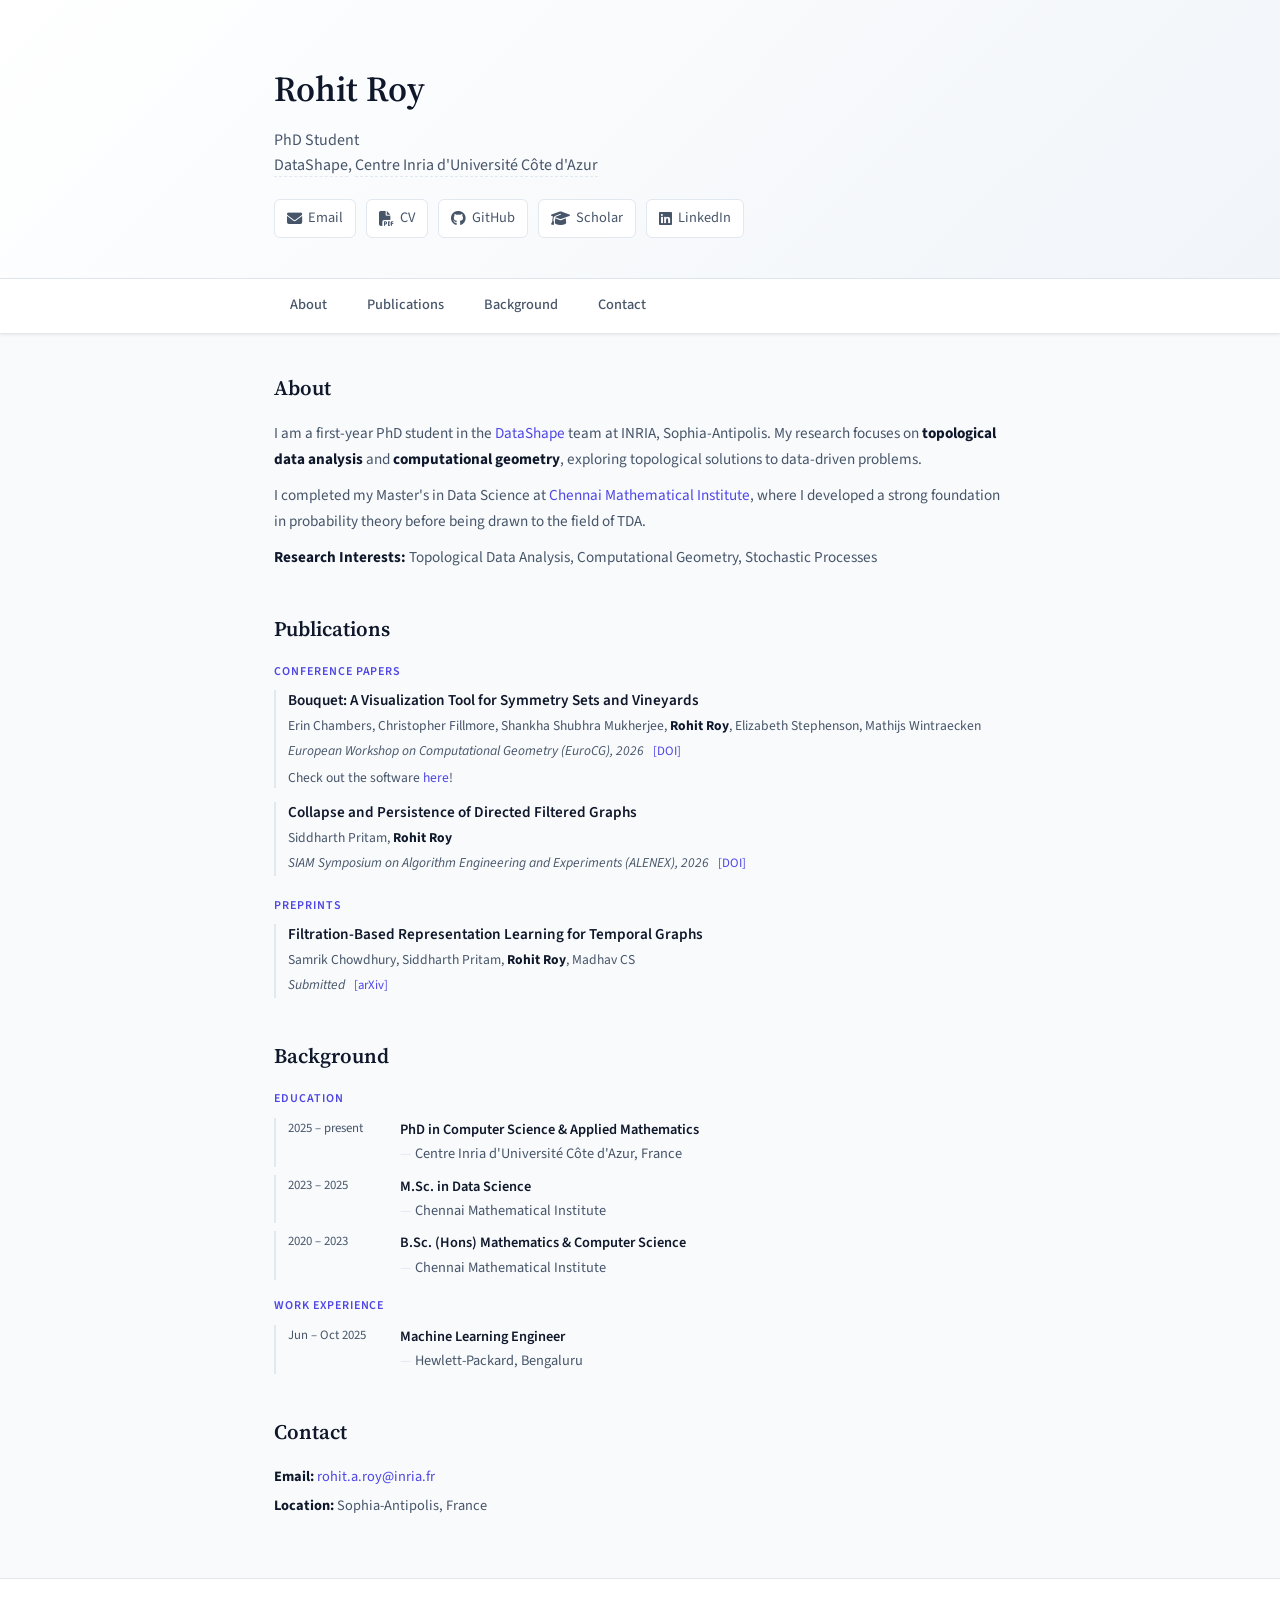
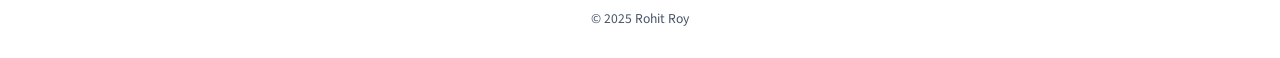
==== index.html @ 013d3e96 "eurocg" ====
<!DOCTYPE html>
<html lang="en">
<head>
    <meta charset="UTF-8">
    <meta name="viewport" content="width=device-width, initial-scale=1.0">
    <title>Rohit Roy</title>
    <meta name="description" content="PhD student at INRIA working on topological data analysis and computational geometry">
    
    <!-- Fonts -->
    <link rel="preconnect" href="https://fonts.googleapis.com">
    <link rel="preconnect" href="https://fonts.gstatic.com" crossorigin>
    <link href="https://fonts.googleapis.com/css2?family=Source+Sans+3:wght@400;500;600&family=Source+Serif+4:wght@400;600&display=swap" rel="stylesheet">
    
    <!-- Font Awesome -->
    <link rel="stylesheet" href="https://cdnjs.cloudflare.com/ajax/libs/font-awesome/6.4.0/css/all.min.css">
    
    <!-- Styles -->
    <link rel="stylesheet" href="styles.css">
</head>
<body>
    <!-- Header -->
    <header>
        <div class="container">
            <img src="photo.jpg" alt="Rohit Roy" class="profile-photo" onerror="this.style.display='none'">
            <div class="header-content">
                <h1>Rohit Roy</h1>
                <p class="affiliation">
                    PhD Student<br>
                    <a href="https://team.inria.fr/datashape/">DataShape</a>, 
                    <a href="https://www.inria.fr/en/centre-inria-universite-cote-azur">Centre Inria d'Université Côte d'Azur</a>
                </p>
                <div class="header-links">
                    <a href="mailto:rohit.a.roy@inria.fr"><i class="fas fa-envelope"></i> Email</a>
                    <a href="cv.pdf" target="_blank"><i class="fas fa-file-pdf"></i> CV</a>
                    <a href="https://github.com/scarroy-02" target="_blank"><i class="fab fa-github"></i> GitHub</a>
                    <a href="https://scholar.google.com/citations?user=4OJaTUYAAAAJ" target="_blank"><i class="fas fa-graduation-cap"></i> Scholar</a>
                    <a href="https://www.linkedin.com/in/rohitxroy" target="_blank"><i class="fab fa-linkedin"></i> LinkedIn</a>
                </div>
            </div>
        </div>
    </header>

    <!-- Navigation -->
    <nav>
        <div class="container">
            <a href="#about">About</a>
            <a href="#publications">Publications</a>
            <a href="#background">Background</a>
            <a href="#contact">Contact</a>
        </div>
    </nav>

    <!-- Main Content -->
    <main>
        <div class="container">
            <!-- About -->
            <section id="about" class="about">
                <h2>About</h2>
                <p>
                    I am a first-year PhD student in the <a href="https://team.inria.fr/datashape/">DataShape</a> team at INRIA, Sophia-Antipolis. My research focuses on <strong>topological data analysis</strong> and <strong>computational geometry</strong>, exploring topological solutions to data-driven problems.
                </p>
                <p>
                    I completed my Master's in Data Science at <a href="https://www.cmi.ac.in/">Chennai Mathematical Institute</a>, where I developed a strong foundation in probability theory before being drawn to the field of TDA.
                </p>
                <p>
                    <strong>Research Interests:</strong> Topological Data Analysis, Computational Geometry, Stochastic Processes
                </p>
            </section>

            <!-- Publications -->
            <section id="publications">
                <h2>Publications</h2>
                
                <div class="pub-subsection">
                    <h3 class="pub-subsection-title">Conference Papers</h3>

                    <div class="publication">
                        <div class="pub-title">
                            <a href="" target="_blank">Bouquet: A Visualization Tool for Symmetry Sets and Vineyards</a>
                        </div>
                        <div class="pub-authors">Erin Chambers, Christopher Fillmore, Shankha Shubhra Mukherjee, <strong>Rohit Roy</strong>, Elizabeth Stephenson, Mathijs Wintraecken</div>
                        <div class="pub-venue">European Workshop on Computational Geometry (EuroCG), 2026</div>
                        <div class="pub-links">
                            <a href="" target="_blank">[DOI]</a>
                        </div>
                        <div class="pub-description">Check out the software <a href="https://www.rohitroy.me/symmetry-set-visualizer/bouquet2d.html" target="_blank">here</a>!</div>
                    </div>

                    <div class="publication">
                        <div class="pub-title">
                            <a href="https://epubs.siam.org/doi/10.1137/1.9781611978957.14" target="_blank">Collapse and Persistence of Directed Filtered Graphs</a>
                        </div>
                        <div class="pub-authors">Siddharth Pritam, <strong>Rohit Roy</strong></div>
                        <div class="pub-venue">SIAM Symposium on Algorithm Engineering and Experiments (ALENEX), 2026</div>
                        <div class="pub-links">
                            <a href="https://epubs.siam.org/doi/10.1137/1.9781611978957.14" target="_blank">[DOI]</a>
                        </div>
                    </div>

                </div>

                <div class="pub-subsection">
                    <h3 class="pub-subsection-title">Preprints</h3>
                    <div class="publication">
                        <div class="pub-title">
                            <a href="https://arxiv.org/abs/2502.10076" target="_blank">Filtration-Based Representation Learning for Temporal Graphs</a>
                        </div>
                        <div class="pub-authors">Samrik Chowdhury, Siddharth Pritam, <strong>Rohit Roy</strong>, Madhav CS</div>
                        <div class="pub-venue">Submitted</div>
                        <div class="pub-links">
                            <a href="https://arxiv.org/abs/2502.10076" target="_blank">[arXiv]</a>
                        </div>
                    </div>
                </div>
            </section>

            <!-- Background -->
            <section id="background">
                <h2>Background</h2>
                
                <div class="cv-section">
                    <h3 class="cv-section-title">Education</h3>
                    <div class="cv-item">
                        <div class="cv-date">2025 – present</div>
                        <div class="cv-content">
                            <strong>PhD in Computer Science & Applied Mathematics</strong><br>
                            <span>Centre Inria d'Université Côte d'Azur, France</span>
                        </div>
                    </div>
                    <div class="cv-item">
                        <div class="cv-date">2023 – 2025</div>
                        <div class="cv-content">
                            <strong>M.Sc. in Data Science</strong><br>
                            <span>Chennai Mathematical Institute</span>
                        </div>
                    </div>
                    <div class="cv-item">
                        <div class="cv-date">2020 – 2023</div>
                        <div class="cv-content">
                            <strong>B.Sc. (Hons) Mathematics & Computer Science</strong><br>
                            <span>Chennai Mathematical Institute</span>
                        </div>
                    </div>
                </div>

                <div class="cv-section">
                    <h3 class="cv-section-title">Work Experience</h3>
                    <div class="cv-item">
                        <div class="cv-date">Jun – Oct 2025</div>
                        <div class="cv-content">
                            <strong>Machine Learning Engineer</strong><br>
                            <span>Hewlett-Packard, Bengaluru</span>
                        </div>
                    </div>
                </div>
            </section>

            <!-- Contact -->
            <section id="contact">
                <h2>Contact</h2>
                <div class="contact-info">
                    <p><strong>Email:</strong> <a href="mailto:rohit.a.roy@inria.fr">rohit.a.roy@inria.fr</a></p>
                    <p><strong>Location:</strong> Sophia-Antipolis, France</p>
                </div>
            </section>
        </div>
    </main>

    <!-- Footer -->
    <footer>
        <div class="container">
            <p>© 2025 Rohit Roy</p>
        </div>
    </footer>

    <!-- Scripts -->
    <script src="main.js"></script>
</body>
</html>
---- styles.css ----
/* ===================================
   Rohit Roy - Academic Website Styles
   =================================== */

/* CSS Variables */
:root {
    --bg-primary: #f8fafc;
    --bg-secondary: #ffffff;
    --bg-accent: #f1f5f9;
    --text-primary: #0f172a;
    --text-secondary: #475569;
    --accent: #4f46e5;
    --accent-light: #e0e7ff;
    --accent-hover: #4338ca;
    --border: #e2e8f0;
    --shadow: 0 1px 3px rgba(0,0,0,0.08);
    --shadow-md: 0 4px 12px rgba(0,0,0,0.08);
    --serif: 'Source Serif 4', 'Georgia', serif;
    --sans: 'Source Sans 3', -apple-system, sans-serif;
}

/* Reset & Base */
* {
    margin: 0;
    padding: 0;
    box-sizing: border-box;
}

html {
    scroll-behavior: smooth;
}

body {
    font-family: var(--sans);
    background: var(--bg-primary);
    color: var(--text-primary);
    line-height: 1.7;
    font-size: 16px;
}

a {
    color: var(--accent);
    text-decoration: none;
    transition: color 0.2s ease;
}

a:hover {
    color: var(--accent-hover);
}

/* ===================================
   Layout
   =================================== */
.container {
    max-width: 780px;
    margin: 0 auto;
    padding: 0 24px;
}

/* ===================================
   Header
   =================================== */
header {
    padding: 60px 0 40px;
    background: linear-gradient(135deg, var(--bg-secondary) 0%, var(--bg-accent) 100%);
    border-bottom: 1px solid var(--border);
}

header .container {
    display: flex;
    gap: 40px;
    align-items: flex-start;
}

.profile-photo {
    width: 150px;
    height: 150px;
    border-radius: 12px;
    object-fit: cover;
    flex-shrink: 0;
    box-shadow: var(--shadow-md);
    border: 3px solid var(--bg-secondary);
}

.header-content {
    flex: 1;
}

.header-content h1 {
    font-family: var(--serif);
    font-size: 2.2rem;
    font-weight: 600;
    margin-bottom: 8px;
    color: var(--text-primary);
}

.header-content .affiliation {
    color: var(--text-secondary);
    font-size: 1rem;
    margin-bottom: 20px;
    line-height: 1.6;
}

.header-content .affiliation a {
    color: var(--text-secondary);
    border-bottom: 1px dashed var(--border);
}

.header-content .affiliation a:hover {
    color: var(--accent);
    border-bottom-color: var(--accent);
}

.header-links {
    display: flex;
    flex-wrap: wrap;
    gap: 10px;
    font-size: 0.9rem;
}

.header-links a {
    display: inline-flex;
    align-items: center;
    gap: 6px;
    color: var(--text-secondary);
    background: var(--bg-secondary);
    padding: 6px 12px;
    border-radius: 6px;
    border: 1px solid var(--border);
    transition: all 0.2s ease;
}

.header-links a:hover {
    color: var(--accent);
    border-color: var(--accent);
    box-shadow: var(--shadow);
    transform: translateY(-1px);
}

.header-links i {
    font-size: 0.95rem;
}

/* ===================================
   Navigation
   =================================== */
nav {
    background: var(--bg-secondary);
    border-bottom: 1px solid var(--border);
    position: sticky;
    top: 0;
    z-index: 100;
    box-shadow: var(--shadow);
}

nav .container {
    display: flex;
    gap: 8px;
    padding-top: 0;
    padding-bottom: 0;
}

nav a {
    color: var(--text-secondary);
    font-size: 0.9rem;
    font-weight: 500;
    padding: 14px 16px;
    border-bottom: 2px solid transparent;
    transition: all 0.2s ease;
}

nav a:hover {
    color: var(--text-primary);
    background: var(--bg-accent);
}

nav a.active {
    color: var(--accent);
    border-bottom-color: var(--accent);
}

/* ===================================
   Main Content
   =================================== */
main {
    padding: 36px 0 60px;
}

/* ===================================
   Sections
   =================================== */
section {
    margin-bottom: 40px;
}

section:last-child {
    margin-bottom: 0;
}

h2 {
    font-family: var(--serif);
    font-size: 1.3rem;
    font-weight: 600;
    margin-bottom: 16px;
    color: var(--text-primary);
}

/* ===================================
   About / Intro
   =================================== */
.about p {
    color: var(--text-secondary);
    margin-bottom: 10px;
    font-size: 0.95rem;
}

.about p:last-child {
    margin-bottom: 0;
}

.about strong {
    color: var(--text-primary);
}

/* ===================================
   Research Interests
   =================================== */
.interests-list {
    color: var(--text-secondary);
    line-height: 1.8;
}

/* ===================================
   Publications
   =================================== */
.pub-subsection {
    margin-bottom: 20px;
}

.pub-subsection:last-child {
    margin-bottom: 0;
}

.pub-subsection-title {
    font-size: 0.75rem;
    font-weight: 600;
    color: var(--accent);
    text-transform: uppercase;
    letter-spacing: 0.08em;
    margin-bottom: 8px;
}

.publication {
    margin-bottom: 14px;
    padding-left: 12px;
    border-left: 2px solid var(--border);
    transition: border-color 0.2s ease;
}

.publication:hover {
    border-left-color: var(--accent);
}

.publication:last-child {
    margin-bottom: 0;
}

.pub-title {
    font-weight: 600;
    margin-bottom: 2px;
    line-height: 1.4;
    font-size: 0.95rem;
}

.pub-title a {
    color: var(--text-primary);
}

.pub-title a:hover {
    color: var(--accent);
}

.pub-authors {
    color: var(--text-secondary);
    font-size: 0.85rem;
}

.pub-authors strong {
    color: var(--text-primary);
}

.pub-venue {
    color: var(--text-secondary);
    font-size: 0.85rem;
    font-style: italic;
    display: inline;
}

.pub-links {
    display: inline;
    font-size: 0.8rem;
    margin-left: 6px;
}

.pub-links a {
    color: var(--accent);
    margin-right: 8px;
}

.pub-links a:hover {
    text-decoration: underline;
}

.pub-description {
    color: var(--text-secondary);
    font-size: 0.85rem;
    margin-top: 4px;
    line-height: 1.5;
}

/* ===================================
   Background / CV
   =================================== */
.cv-section {
    margin-bottom: 16px;
}

.cv-section:last-child {
    margin-bottom: 0;
}

.cv-section-title {
    font-size: 0.75rem;
    font-weight: 600;
    color: var(--accent);
    text-transform: uppercase;
    letter-spacing: 0.08em;
    margin-bottom: 8px;
}

.cv-item {
    display: flex;
    gap: 12px;
    margin-bottom: 8px;
    padding-left: 12px;
    border-left: 2px solid var(--border);
    transition: border-color 0.2s ease;
}

.cv-item:hover {
    border-left-color: var(--accent);
}

.cv-item:last-child {
    margin-bottom: 0;
}

.cv-date {
    flex-shrink: 0;
    width: 100px;
    color: var(--text-secondary);
    font-size: 0.8rem;
}

.cv-content {
    flex: 1;
    font-size: 0.9rem;
}

.cv-content strong {
    font-weight: 600;
    color: var(--text-primary);
}

.cv-content span {
    color: var(--text-secondary);
}

.cv-content span::before {
    content: ' — ';
    color: var(--border);
}

/* ===================================
   Contact
   =================================== */
.contact-info {
    color: var(--text-secondary);
    font-size: 0.9rem;
}

.contact-info p {
    margin-bottom: 4px;
}

.contact-info p:last-child {
    margin-bottom: 0;
}

.contact-info strong {
    color: var(--text-primary);
}

.contact-info a {
    color: var(--accent);
}

/* ===================================
   Footer
   =================================== */
footer {
    padding: 28px 0;
    border-top: 1px solid var(--border);
    text-align: center;
    background: var(--bg-secondary);
}

footer p {
    color: var(--text-secondary);
    font-size: 0.85rem;
}

/* ===================================
   Responsive
   =================================== */
@media (max-width: 600px) {
    header {
        padding: 40px 0 32px;
    }

    header .container {
        flex-direction: column;
        align-items: center;
        text-align: center;
    }

    .profile-photo {
        width: 120px;
        height: 120px;
    }

    .header-content h1 {
        font-size: 1.8rem;
    }

    .header-links {
        justify-content: center;
    }

    nav .container {
        justify-content: center;
        flex-wrap: wrap;
        gap: 0;
    }

    nav a {
        padding: 12px 14px;
        font-size: 0.85rem;
    }

    .cv-item {
        flex-direction: column;
        gap: 2px;
    }

    .cv-date {
        width: auto;
    }
}
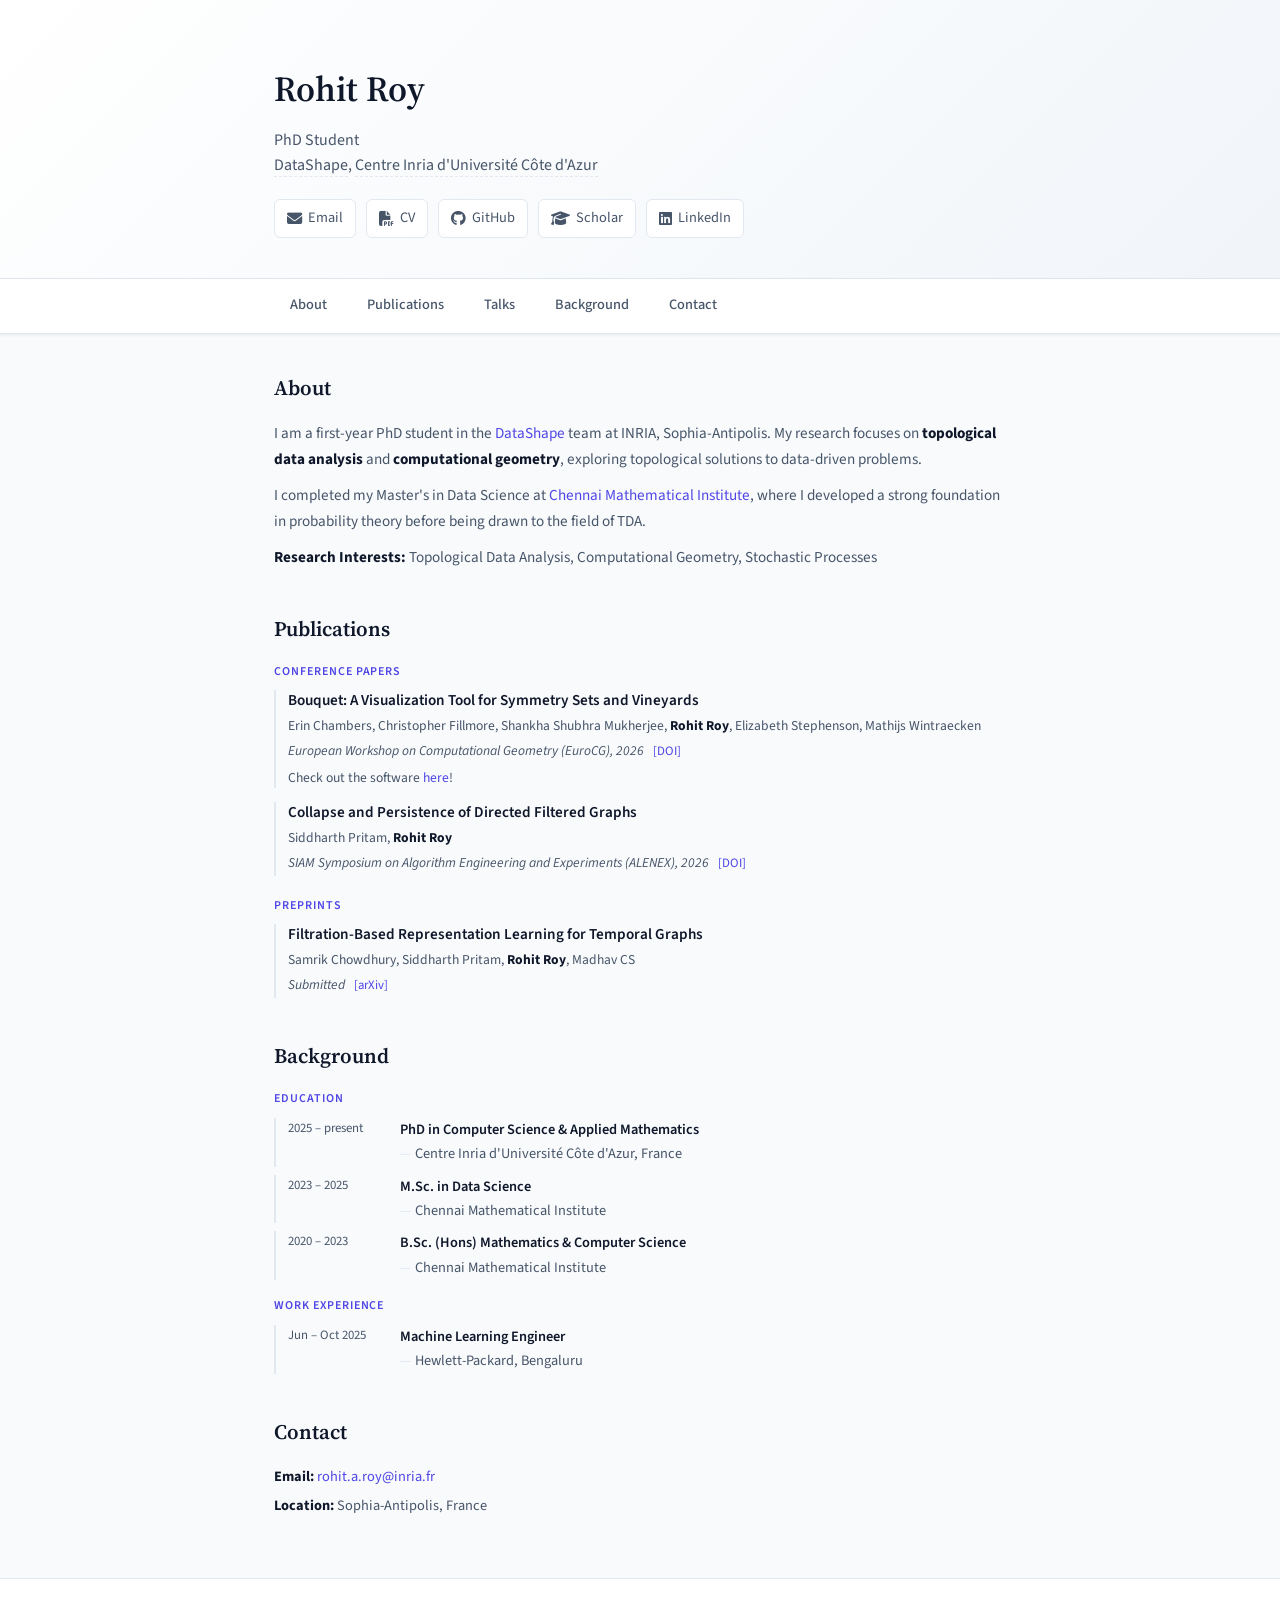
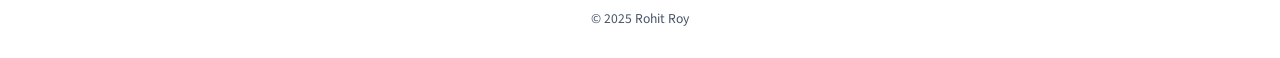
==== commit d029753f: "eurocg slides" ====
--- a/index.html
+++ b/index.html
@@ -31,7 +31,7 @@
                 </p>
                 <div class="header-links">
                     <a href="mailto:rohit.a.roy@inria.fr"><i class="fas fa-envelope"></i> Email</a>
-                    <a href="cv.pdf" target="_blank"><i class="fas fa-file-pdf"></i> CV</a>
+                    <a href="assets/cv.pdf" target="_blank"><i class="fas fa-file-pdf"></i> CV</a>
                     <a href="https://github.com/scarroy-02" target="_blank"><i class="fab fa-github"></i> GitHub</a>
                     <a href="https://scholar.google.com/citations?user=4OJaTUYAAAAJ" target="_blank"><i class="fas fa-graduation-cap"></i> Scholar</a>
                     <a href="https://www.linkedin.com/in/rohitxroy" target="_blank"><i class="fab fa-linkedin"></i> LinkedIn</a>
@@ -45,6 +45,7 @@
         <div class="container">
             <a href="#about">About</a>
             <a href="#publications">Publications</a>
+            <a href="talks.html">Talks</a>
             <a href="#background">Background</a>
             <a href="#contact">Contact</a>
         </div>
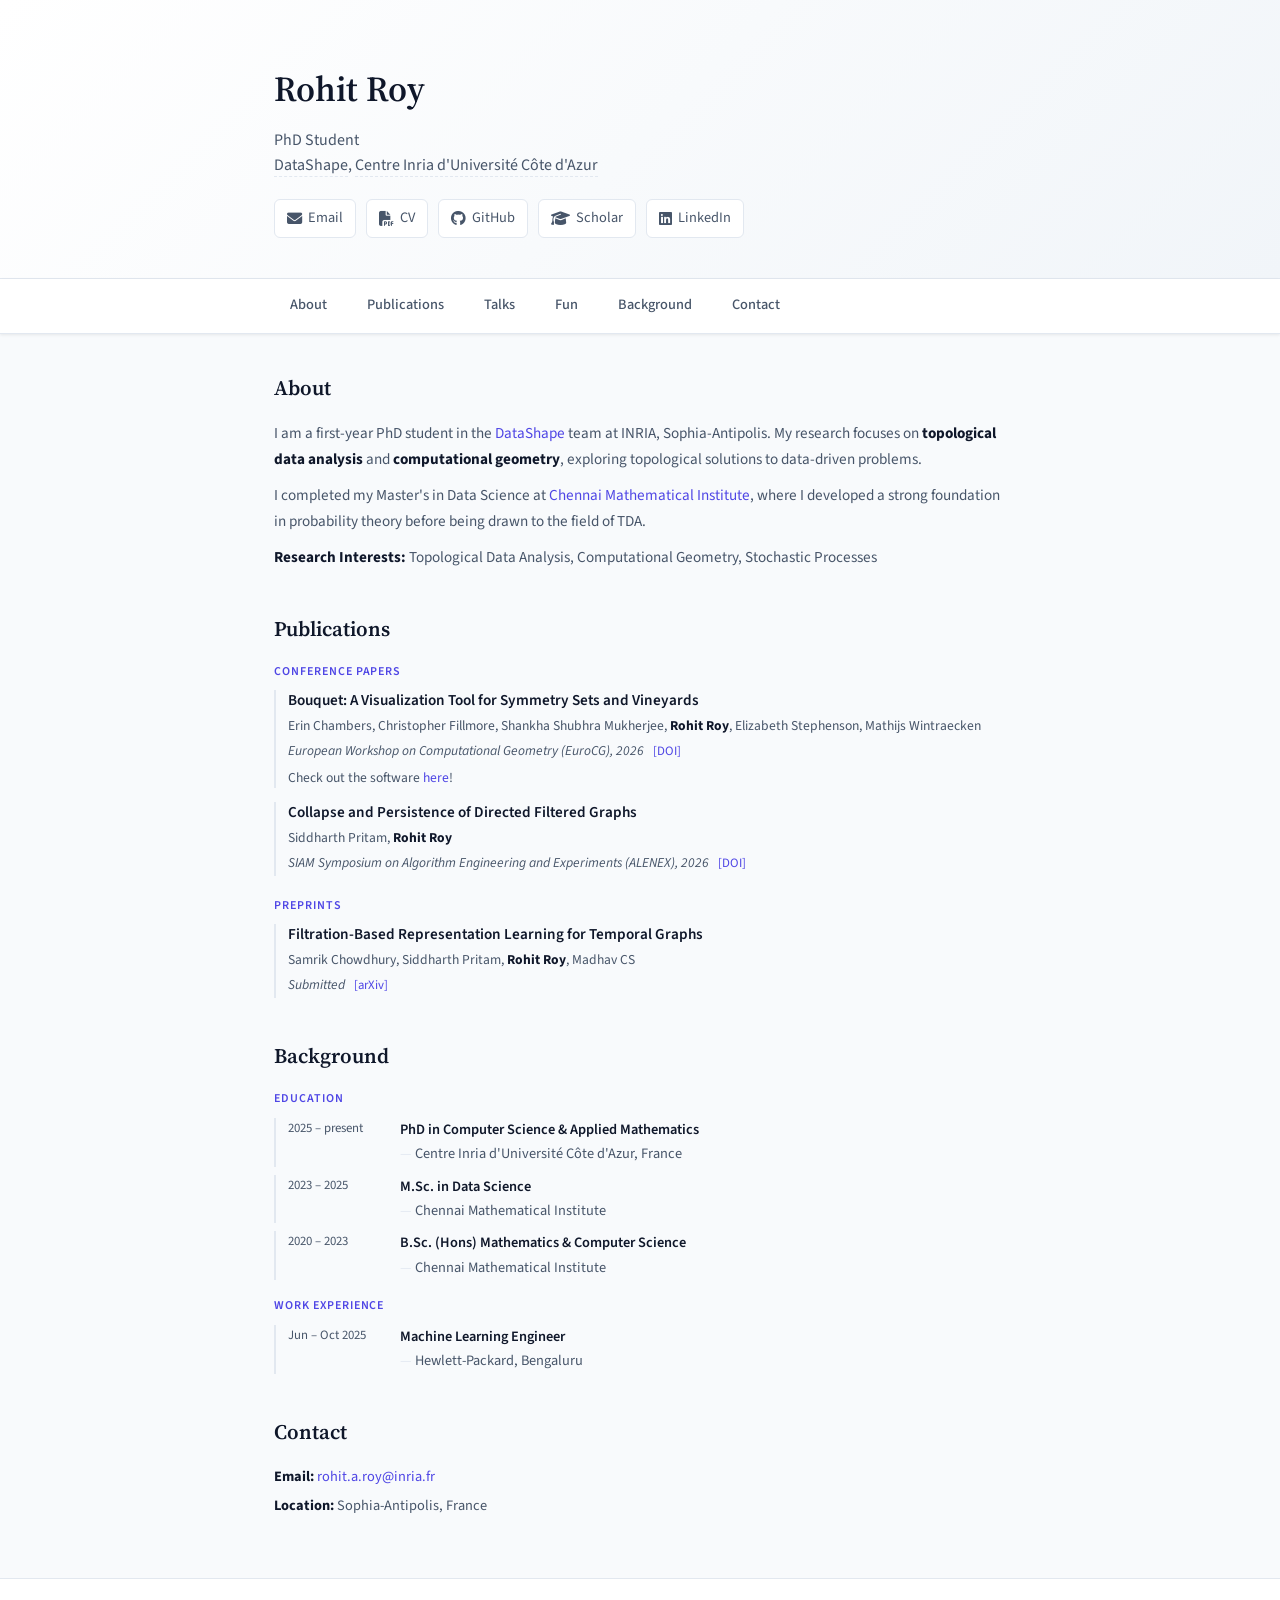
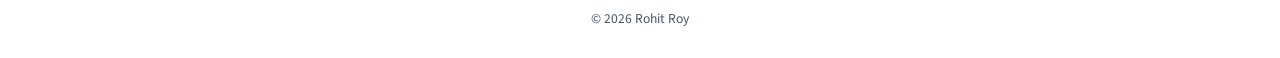
==== commit c8c7bd0d: "fun section" ====
--- a/index.html
+++ b/index.html
@@ -46,6 +46,7 @@
             <a href="#about">About</a>
             <a href="#publications">Publications</a>
             <a href="talks.html">Talks</a>
+            <a href="fun.html">Fun</a>
             <a href="#background">Background</a>
             <a href="#contact">Contact</a>
         </div>
@@ -170,7 +171,7 @@
     <!-- Footer -->
     <footer>
         <div class="container">
-            <p>© 2025 Rohit Roy</p>
+            <p>© 2026 Rohit Roy</p>
         </div>
     </footer>
 
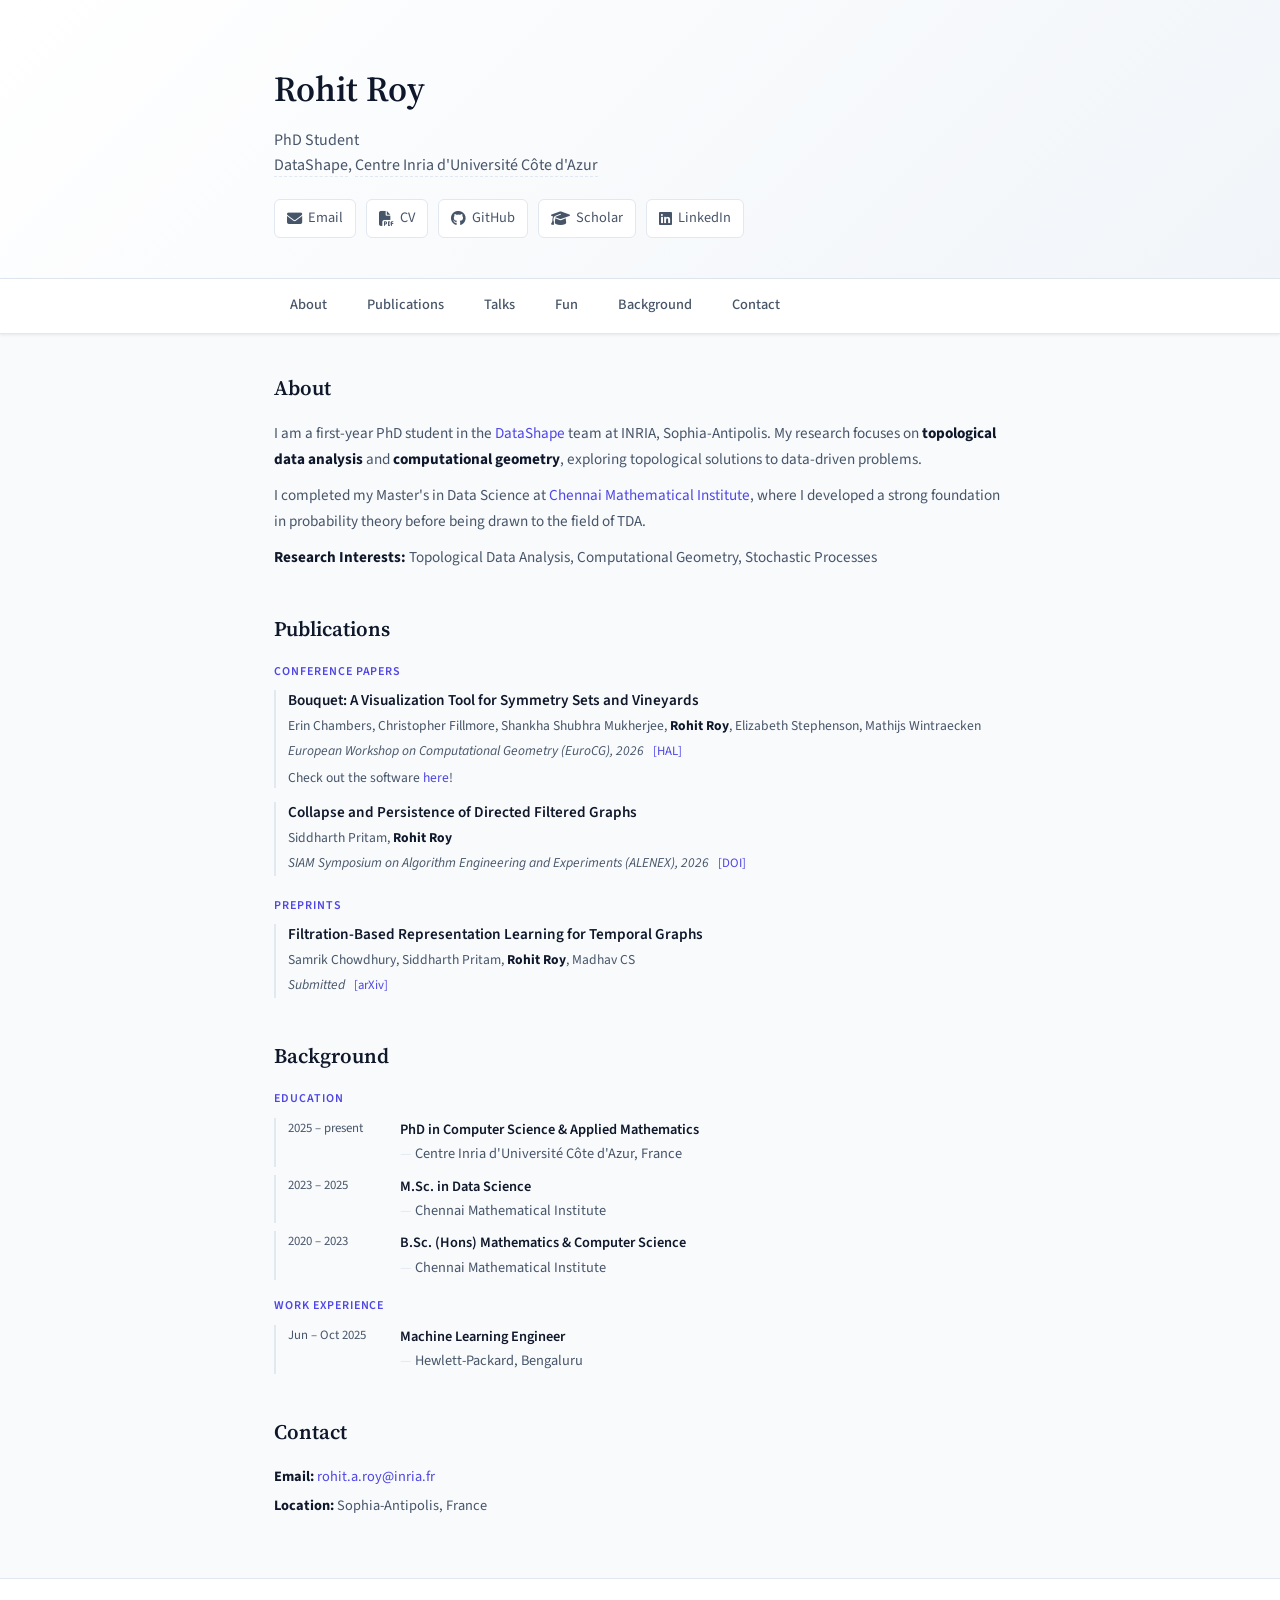
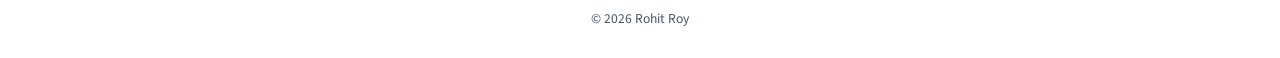
==== commit 35aae113: "added link to bouquet" ====
--- a/index.html
+++ b/index.html
@@ -78,12 +78,12 @@
 
                     <div class="publication">
                         <div class="pub-title">
-                            <a href="" target="_blank">Bouquet: A Visualization Tool for Symmetry Sets and Vineyards</a>
+                            <a href="https://hal.science/hal-05546179" target="_blank">Bouquet: A Visualization Tool for Symmetry Sets and Vineyards</a>
                         </div>
                         <div class="pub-authors">Erin Chambers, Christopher Fillmore, Shankha Shubhra Mukherjee, <strong>Rohit Roy</strong>, Elizabeth Stephenson, Mathijs Wintraecken</div>
                         <div class="pub-venue">European Workshop on Computational Geometry (EuroCG), 2026</div>
                         <div class="pub-links">
-                            <a href="" target="_blank">[DOI]</a>
+                            <a href="https://hal.science/hal-05546179" target="_blank">[HAL]</a>
                         </div>
                         <div class="pub-description">Check out the software <a href="https://www.rohitroy.me/symmetry-set-visualizer/bouquet2d.html" target="_blank">here</a>!</div>
                     </div>
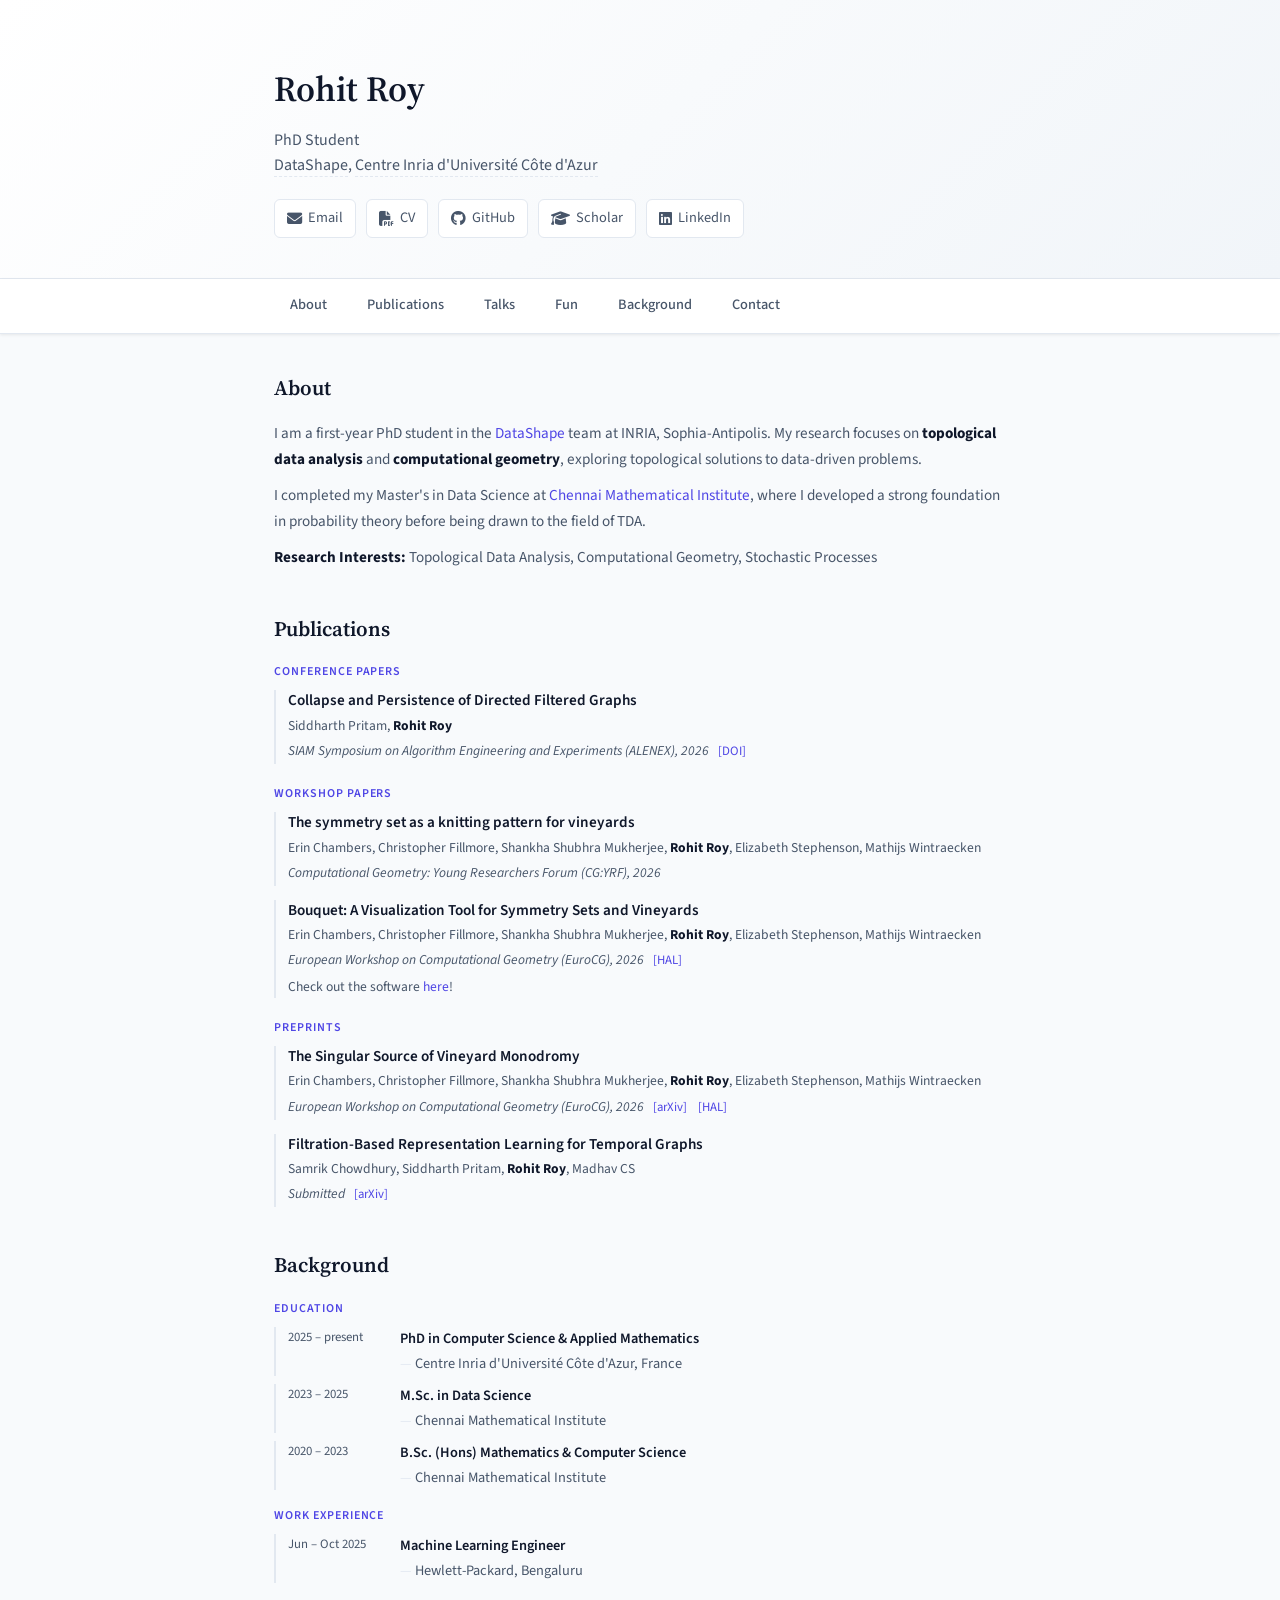
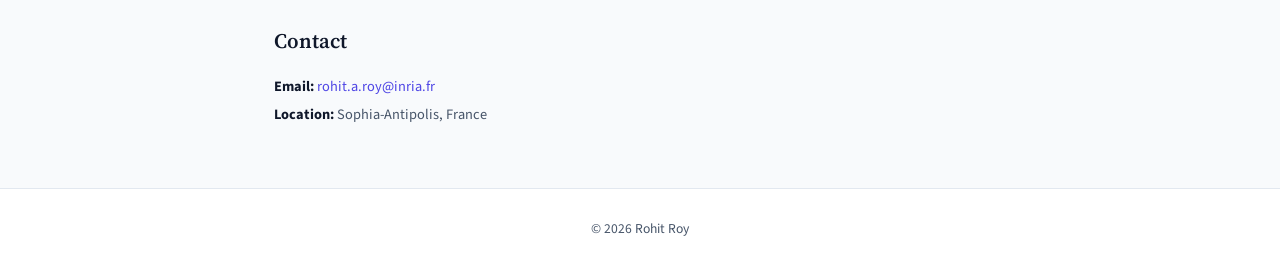
==== commit 75480b0c: "update publications" ====
--- a/index.html
+++ b/index.html
@@ -78,6 +78,33 @@
 
                     <div class="publication">
                         <div class="pub-title">
+                            <a href="https://epubs.siam.org/doi/10.1137/1.9781611978957.14" target="_blank">Collapse and Persistence of Directed Filtered Graphs</a>
+                        </div>
+                        <div class="pub-authors">Siddharth Pritam, <strong>Rohit Roy</strong></div>
+                        <div class="pub-venue">SIAM Symposium on Algorithm Engineering and Experiments (ALENEX), 2026</div>
+                        <div class="pub-links">
+                            <a href="https://epubs.siam.org/doi/10.1137/1.9781611978957.14" target="_blank">[DOI]</a>
+                        </div>
+                    </div>
+
+                </div>
+
+                <div class="pub-subsection">
+                    <h3 class="pub-subsection-title">Workshop Papers</h3>
+                    <div class="publication">
+                        <div class="pub-title">
+                            <a href="https://arxiv.org/abs/2607.01046" target="_blank">The symmetry set as a knitting pattern for vineyards</a>
+                        </div>
+                        <div class="pub-authors">Erin Chambers, Christopher Fillmore, Shankha Shubhra Mukherjee, <strong>Rohit Roy</strong>, Elizabeth Stephenson, Mathijs Wintraecken</div>
+                        <div class="pub-venue">Computational Geometry: Young Researchers Forum (CG:YRF), 2026</div>
+                        <!-- <div class="pub-links">
+                            <a href="https://arxiv.org/abs/2607.01046" target="_blank">[arXiv]</a>
+                            <a href="https://hal.science/hal-05674708v1" target="_blank">[HAL]</a>
+                        </div> -->
+                    </div>
+
+                    <div class="publication">
+                        <div class="pub-title">
                             <a href="https://hal.science/hal-05546179" target="_blank">Bouquet: A Visualization Tool for Symmetry Sets and Vineyards</a>
                         </div>
                         <div class="pub-authors">Erin Chambers, Christopher Fillmore, Shankha Shubhra Mukherjee, <strong>Rohit Roy</strong>, Elizabeth Stephenson, Mathijs Wintraecken</div>
@@ -85,24 +112,24 @@
                         <div class="pub-links">
                             <a href="https://hal.science/hal-05546179" target="_blank">[HAL]</a>
                         </div>
-                        <div class="pub-description">Check out the software <a href="https://www.rohitroy.me/symmetry-set-visualizer/bouquet2d.html" target="_blank">here</a>!</div>
-                    </div>
-
-                    <div class="publication">
-                        <div class="pub-title">
-                            <a href="https://epubs.siam.org/doi/10.1137/1.9781611978957.14" target="_blank">Collapse and Persistence of Directed Filtered Graphs</a>
-                        </div>
-                        <div class="pub-authors">Siddharth Pritam, <strong>Rohit Roy</strong></div>
-                        <div class="pub-venue">SIAM Symposium on Algorithm Engineering and Experiments (ALENEX), 2026</div>
-                        <div class="pub-links">
-                            <a href="https://epubs.siam.org/doi/10.1137/1.9781611978957.14" target="_blank">[DOI]</a>
-                        </div>
-                    </div>
-
+                        <div class="pub-description">Check out the software <a href="https://bouquet2d.rohitroy.me" target="_blank">here</a>!</div>
+                    </div>
                 </div>
 
                 <div class="pub-subsection">
                     <h3 class="pub-subsection-title">Preprints</h3>
+                    <div class="publication">
+                        <div class="pub-title">
+                            <a href="https://arxiv.org/abs/2607.01046" target="_blank">The Singular Source of Vineyard Monodromy</a>
+                        </div>
+                        <div class="pub-authors">Erin Chambers, Christopher Fillmore, Shankha Shubhra Mukherjee, <strong>Rohit Roy</strong>, Elizabeth Stephenson, Mathijs Wintraecken</div>
+                        <div class="pub-venue">European Workshop on Computational Geometry (EuroCG), 2026</div>
+                        <div class="pub-links">
+                            <a href="https://arxiv.org/abs/2607.01046" target="_blank">[arXiv]</a>
+                            <a href="https://hal.science/hal-05674708v1" target="_blank">[HAL]</a>
+                        </div>
+                    </div>
+
                     <div class="publication">
                         <div class="pub-title">
                             <a href="https://arxiv.org/abs/2502.10076" target="_blank">Filtration-Based Representation Learning for Temporal Graphs</a>
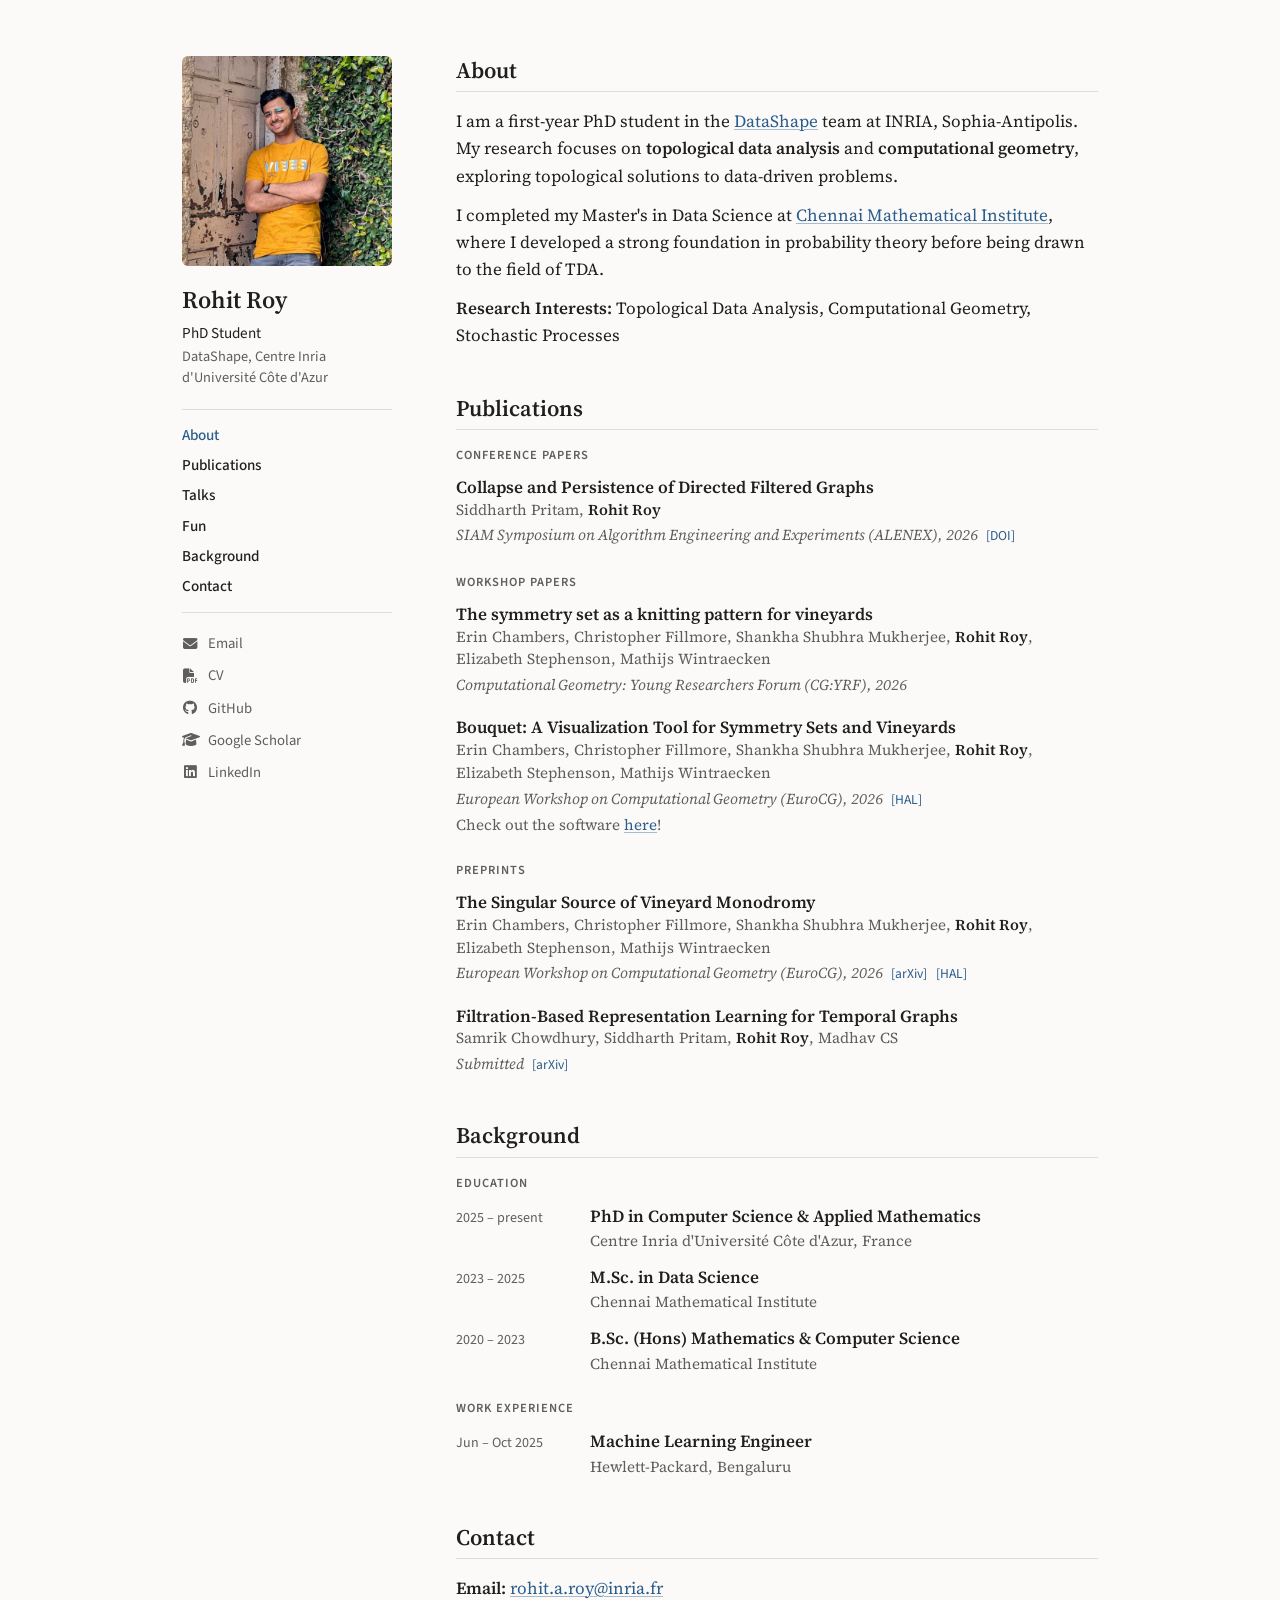
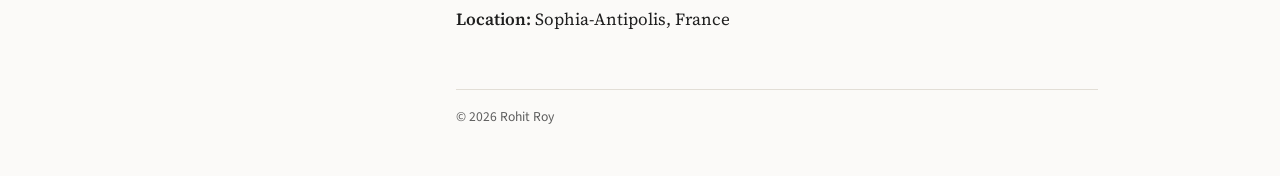
==== commit 0f85dfe2: "revamp" ====
--- a/index.html
+++ b/index.html
@@ -5,56 +5,50 @@
     <meta name="viewport" content="width=device-width, initial-scale=1.0">
     <title>Rohit Roy</title>
     <meta name="description" content="PhD student at INRIA working on topological data analysis and computational geometry">
-    
+
     <!-- Fonts -->
     <link rel="preconnect" href="https://fonts.googleapis.com">
     <link rel="preconnect" href="https://fonts.gstatic.com" crossorigin>
-    <link href="https://fonts.googleapis.com/css2?family=Source+Sans+3:wght@400;500;600&family=Source+Serif+4:wght@400;600&display=swap" rel="stylesheet">
-    
+    <link href="https://fonts.googleapis.com/css2?family=Source+Sans+3:wght@400;500;600&family=Source+Serif+4:ital,wght@0,400;0,600;1,400&display=swap" rel="stylesheet">
+
     <!-- Font Awesome -->
     <link rel="stylesheet" href="https://cdnjs.cloudflare.com/ajax/libs/font-awesome/6.4.0/css/all.min.css">
-    
+
     <!-- Styles -->
     <link rel="stylesheet" href="styles.css">
 </head>
 <body>
-    <!-- Header -->
-    <header>
-        <div class="container">
-            <img src="photo.jpg" alt="Rohit Roy" class="profile-photo" onerror="this.style.display='none'">
-            <div class="header-content">
-                <h1>Rohit Roy</h1>
-                <p class="affiliation">
-                    PhD Student<br>
-                    <a href="https://team.inria.fr/datashape/">DataShape</a>, 
-                    <a href="https://www.inria.fr/en/centre-inria-universite-cote-azur">Centre Inria d'Université Côte d'Azur</a>
-                </p>
-                <div class="header-links">
-                    <a href="mailto:rohit.a.roy@inria.fr"><i class="fas fa-envelope"></i> Email</a>
-                    <a href="assets/cv.pdf" target="_blank"><i class="fas fa-file-pdf"></i> CV</a>
-                    <a href="https://github.com/scarroy-02" target="_blank"><i class="fab fa-github"></i> GitHub</a>
-                    <a href="https://scholar.google.com/citations?user=4OJaTUYAAAAJ" target="_blank"><i class="fas fa-graduation-cap"></i> Scholar</a>
-                    <a href="https://www.linkedin.com/in/rohitxroy" target="_blank"><i class="fab fa-linkedin"></i> LinkedIn</a>
-                </div>
-            </div>
-        </div>
-    </header>
-
-    <!-- Navigation -->
-    <nav>
-        <div class="container">
-            <a href="#about">About</a>
-            <a href="#publications">Publications</a>
-            <a href="talks.html">Talks</a>
-            <a href="fun.html">Fun</a>
-            <a href="#background">Background</a>
-            <a href="#contact">Contact</a>
-        </div>
-    </nav>
-
-    <!-- Main Content -->
-    <main>
-        <div class="container">
+    <div class="page">
+        <!-- Sidebar -->
+        <header class="sidebar">
+            <img src="assets/profile_pic.jpg" alt="Rohit Roy" class="profile-photo">
+            <h1>Rohit Roy</h1>
+            <p class="role">PhD Student</p>
+            <p class="affiliation">
+                <a href="https://team.inria.fr/datashape/">DataShape</a>,
+                <a href="https://www.inria.fr/en/centre-inria-universite-cote-azur">Centre Inria d'Université Côte d'Azur</a>
+            </p>
+
+            <nav>
+                <a href="#about">About</a>
+                <a href="#publications">Publications</a>
+                <a href="talks.html">Talks</a>
+                <a href="fun.html">Fun</a>
+                <a href="#background">Background</a>
+                <a href="#contact">Contact</a>
+            </nav>
+
+            <ul class="links">
+                <li><a href="mailto:rohit.a.roy@inria.fr"><i class="fas fa-envelope"></i>Email</a></li>
+                <li><a href="assets/cv.pdf" target="_blank"><i class="fas fa-file-pdf"></i>CV</a></li>
+                <li><a href="https://github.com/scarroy-02" target="_blank"><i class="fab fa-github"></i>GitHub</a></li>
+                <li><a href="https://scholar.google.com/citations?user=4OJaTUYAAAAJ" target="_blank"><i class="fas fa-graduation-cap"></i>Google Scholar</a></li>
+                <li><a href="https://www.linkedin.com/in/rohitxroy" target="_blank"><i class="fab fa-linkedin"></i>LinkedIn</a></li>
+            </ul>
+        </header>
+
+        <!-- Main Content -->
+        <main>
             <!-- About -->
             <section id="about" class="about">
                 <h2>About</h2>
@@ -72,9 +66,9 @@
             <!-- Publications -->
             <section id="publications">
                 <h2>Publications</h2>
-                
+
                 <div class="pub-subsection">
-                    <h3 class="pub-subsection-title">Conference Papers</h3>
+                    <h3>Conference Papers</h3>
 
                     <div class="publication">
                         <div class="pub-title">
@@ -86,11 +80,11 @@
                             <a href="https://epubs.siam.org/doi/10.1137/1.9781611978957.14" target="_blank">[DOI]</a>
                         </div>
                     </div>
-
                 </div>
 
                 <div class="pub-subsection">
-                    <h3 class="pub-subsection-title">Workshop Papers</h3>
+                    <h3>Workshop Papers</h3>
+
                     <div class="publication">
                         <div class="pub-title">
                             <a href="https://arxiv.org/abs/2607.01046" target="_blank">The symmetry set as a knitting pattern for vineyards</a>
@@ -117,7 +111,8 @@
                 </div>
 
                 <div class="pub-subsection">
-                    <h3 class="pub-subsection-title">Preprints</h3>
+                    <h3>Preprints</h3>
+
                     <div class="publication">
                         <div class="pub-title">
                             <a href="https://arxiv.org/abs/2607.01046" target="_blank">The Singular Source of Vineyard Monodromy</a>
@@ -146,9 +141,9 @@
             <!-- Background -->
             <section id="background">
                 <h2>Background</h2>
-                
+
                 <div class="cv-section">
-                    <h3 class="cv-section-title">Education</h3>
+                    <h3>Education</h3>
                     <div class="cv-item">
                         <div class="cv-date">2025 – present</div>
                         <div class="cv-content">
@@ -173,7 +168,7 @@
                 </div>
 
                 <div class="cv-section">
-                    <h3 class="cv-section-title">Work Experience</h3>
+                    <h3>Work Experience</h3>
                     <div class="cv-item">
                         <div class="cv-date">Jun – Oct 2025</div>
                         <div class="cv-content">
@@ -192,17 +187,15 @@
                     <p><strong>Location:</strong> Sophia-Antipolis, France</p>
                 </div>
             </section>
-        </div>
-    </main>
-
-    <!-- Footer -->
-    <footer>
-        <div class="container">
-            <p>© 2026 Rohit Roy</p>
-        </div>
-    </footer>
+
+            <!-- Footer -->
+            <footer>
+                <p>© 2026 Rohit Roy</p>
+            </footer>
+        </main>
+    </div>
 
     <!-- Scripts -->
     <script src="main.js"></script>
 </body>
-</html>+</html>
--- a/styles.css
+++ b/styles.css
@@ -2,21 +2,14 @@
    Rohit Roy - Academic Website Styles
    =================================== */
 
-/* CSS Variables */
 :root {
-    --bg-primary: #f8fafc;
-    --bg-secondary: #ffffff;
-    --bg-accent: #f1f5f9;
-    --text-primary: #0f172a;
-    --text-secondary: #475569;
-    --accent: #4f46e5;
-    --accent-light: #e0e7ff;
-    --accent-hover: #4338ca;
-    --border: #e2e8f0;
-    --shadow: 0 1px 3px rgba(0,0,0,0.08);
-    --shadow-md: 0 4px 12px rgba(0,0,0,0.08);
-    --serif: 'Source Serif 4', 'Georgia', serif;
-    --sans: 'Source Sans 3', -apple-system, sans-serif;
+    --bg: #fbfaf8;
+    --text: #1f1f1f;
+    --muted: #5e5e5e;
+    --accent: #2b5d8c;
+    --rule: #e2ded6;
+    --serif: 'Source Serif 4', Georgia, 'Times New Roman', serif;
+    --sans: 'Source Sans 3', -apple-system, 'Segoe UI', Helvetica, Arial, sans-serif;
 }
 
 /* Reset & Base */
@@ -31,234 +24,195 @@
 }
 
 body {
-    font-family: var(--sans);
-    background: var(--bg-primary);
-    color: var(--text-primary);
-    line-height: 1.7;
-    font-size: 16px;
+    font-family: var(--serif);
+    font-size: 17px;
+    line-height: 1.6;
+    color: var(--text);
+    background: var(--bg);
+    -webkit-font-smoothing: antialiased;
 }
 
 a {
     color: var(--accent);
-    text-decoration: none;
-    transition: color 0.2s ease;
+    text-decoration: underline;
+    text-decoration-thickness: 1px;
+    text-underline-offset: 2px;
+    text-decoration-color: rgba(43, 93, 140, 0.4);
 }
 
 a:hover {
-    color: var(--accent-hover);
+    text-decoration-color: var(--accent);
+}
+
+strong {
+    font-weight: 600;
 }
 
 /* ===================================
    Layout
    =================================== */
-.container {
-    max-width: 780px;
+.page {
+    max-width: 980px;
     margin: 0 auto;
-    padding: 0 24px;
-}
-
-/* ===================================
-   Header
-   =================================== */
-header {
-    padding: 60px 0 40px;
-    background: linear-gradient(135deg, var(--bg-secondary) 0%, var(--bg-accent) 100%);
-    border-bottom: 1px solid var(--border);
-}
-
-header .container {
-    display: flex;
-    gap: 40px;
-    align-items: flex-start;
+    padding: 56px 32px 48px;
+    display: grid;
+    grid-template-columns: 210px minmax(0, 1fr);
+    column-gap: 64px;
+    align-items: start;
+}
+
+/* ===================================
+   Sidebar
+   =================================== */
+.sidebar {
+    font-family: var(--sans);
+}
+
+@media (min-height: 800px) {
+    .sidebar {
+        position: sticky;
+        top: 56px;
+    }
 }
 
 .profile-photo {
-    width: 150px;
-    height: 150px;
-    border-radius: 12px;
+    display: block;
+    width: 100%;
+    aspect-ratio: 1 / 1;
     object-fit: cover;
-    flex-shrink: 0;
-    box-shadow: var(--shadow-md);
-    border: 3px solid var(--bg-secondary);
-}
-
-.header-content {
-    flex: 1;
-}
-
-.header-content h1 {
+    border-radius: 6px;
+    margin-bottom: 20px;
+}
+
+.sidebar h1 {
     font-family: var(--serif);
-    font-size: 2.2rem;
-    font-weight: 600;
-    margin-bottom: 8px;
-    color: var(--text-primary);
-}
-
-.header-content .affiliation {
-    color: var(--text-secondary);
-    font-size: 1rem;
+    font-size: 1.5rem;
+    font-weight: 600;
+    line-height: 1.2;
+    margin-bottom: 6px;
+}
+
+.sidebar .role {
+    font-size: 0.95rem;
+}
+
+.sidebar .affiliation {
+    font-size: 0.9rem;
+    line-height: 1.45;
+    color: var(--muted);
+    margin-top: 2px;
     margin-bottom: 20px;
-    line-height: 1.6;
-}
-
-.header-content .affiliation a {
-    color: var(--text-secondary);
-    border-bottom: 1px dashed var(--border);
-}
-
-.header-content .affiliation a:hover {
-    color: var(--accent);
-    border-bottom-color: var(--accent);
-}
-
-.header-links {
-    display: flex;
-    flex-wrap: wrap;
-    gap: 10px;
-    font-size: 0.9rem;
-}
-
-.header-links a {
+}
+
+.sidebar .affiliation a {
+    color: inherit;
+    text-decoration: none;
+}
+
+.sidebar .affiliation a:hover {
+    color: var(--accent);
+}
+
+nav {
+    border-top: 1px solid var(--rule);
+    border-bottom: 1px solid var(--rule);
+    padding: 10px 0;
+    margin-bottom: 18px;
+}
+
+nav a {
+    display: block;
+    padding: 3px 0;
+    font-size: 0.95rem;
+    font-weight: 500;
+    color: var(--text);
+    text-decoration: none;
+}
+
+nav a:hover,
+nav a.active {
+    color: var(--accent);
+}
+
+.links {
+    list-style: none;
+}
+
+.links li {
+    margin-bottom: 5px;
+}
+
+.links a {
     display: inline-flex;
     align-items: center;
-    gap: 6px;
-    color: var(--text-secondary);
-    background: var(--bg-secondary);
-    padding: 6px 12px;
-    border-radius: 6px;
-    border: 1px solid var(--border);
-    transition: all 0.2s ease;
-}
-
-.header-links a:hover {
-    color: var(--accent);
-    border-color: var(--accent);
-    box-shadow: var(--shadow);
-    transform: translateY(-1px);
-}
-
-.header-links i {
-    font-size: 0.95rem;
-}
-
-/* ===================================
-   Navigation
-   =================================== */
-nav {
-    background: var(--bg-secondary);
-    border-bottom: 1px solid var(--border);
-    position: sticky;
-    top: 0;
-    z-index: 100;
-    box-shadow: var(--shadow);
-}
-
-nav .container {
-    display: flex;
-    gap: 8px;
-    padding-top: 0;
-    padding-bottom: 0;
-}
-
-nav a {
-    color: var(--text-secondary);
+    gap: 10px;
+    font-size: 0.92rem;
+    color: var(--muted);
+    text-decoration: none;
+}
+
+.links a:hover {
+    color: var(--accent);
+}
+
+.links i {
+    width: 16px;
+    text-align: center;
     font-size: 0.9rem;
-    font-weight: 500;
-    padding: 14px 16px;
-    border-bottom: 2px solid transparent;
-    transition: all 0.2s ease;
-}
-
-nav a:hover {
-    color: var(--text-primary);
-    background: var(--bg-accent);
-}
-
-nav a.active {
-    color: var(--accent);
-    border-bottom-color: var(--accent);
 }
 
 /* ===================================
    Main Content
    =================================== */
 main {
-    padding: 36px 0 60px;
-}
-
-/* ===================================
-   Sections
-   =================================== */
+    min-width: 0;
+}
+
 section {
-    margin-bottom: 40px;
-}
-
-section:last-child {
-    margin-bottom: 0;
+    margin-bottom: 44px;
 }
 
 h2 {
     font-family: var(--serif);
-    font-size: 1.3rem;
-    font-weight: 600;
+    font-size: 1.4rem;
+    font-weight: 600;
+    line-height: 1.3;
+    padding-bottom: 6px;
+    border-bottom: 1px solid var(--rule);
     margin-bottom: 16px;
-    color: var(--text-primary);
-}
-
-/* ===================================
-   About / Intro
+}
+
+h3 {
+    font-family: var(--sans);
+    font-size: 0.78rem;
+    font-weight: 600;
+    letter-spacing: 0.08em;
+    text-transform: uppercase;
+    color: var(--muted);
+    margin-bottom: 10px;
+}
+
+.pub-subsection + .pub-subsection,
+.cv-section + .cv-section {
+    margin-top: 24px;
+}
+
+/* ===================================
+   About
    =================================== */
 .about p {
-    color: var(--text-secondary);
-    margin-bottom: 10px;
-    font-size: 0.95rem;
+    margin-bottom: 12px;
 }
 
 .about p:last-child {
     margin-bottom: 0;
 }
 
-.about strong {
-    color: var(--text-primary);
-}
-
-/* ===================================
-   Research Interests
-   =================================== */
-.interests-list {
-    color: var(--text-secondary);
-    line-height: 1.8;
-}
-
 /* ===================================
    Publications
    =================================== */
-.pub-subsection {
-    margin-bottom: 20px;
-}
-
-.pub-subsection:last-child {
-    margin-bottom: 0;
-}
-
-.pub-subsection-title {
-    font-size: 0.75rem;
-    font-weight: 600;
-    color: var(--accent);
-    text-transform: uppercase;
-    letter-spacing: 0.08em;
-    margin-bottom: 8px;
-}
-
 .publication {
-    margin-bottom: 14px;
-    padding-left: 12px;
-    border-left: 2px solid var(--border);
-    transition: border-color 0.2s ease;
-}
-
-.publication:hover {
-    border-left-color: var(--accent);
+    margin-bottom: 18px;
 }
 
 .publication:last-child {
@@ -267,44 +221,46 @@
 
 .pub-title {
     font-weight: 600;
-    margin-bottom: 2px;
-    line-height: 1.4;
+    line-height: 1.35;
+}
+
+.pub-title a {
+    color: var(--text);
+    text-decoration: none;
+}
+
+.pub-title a:hover {
+    color: var(--accent);
+    text-decoration: underline;
+}
+
+.pub-authors,
+.pub-venue,
+.pub-description {
     font-size: 0.95rem;
-}
-
-.pub-title a {
-    color: var(--text-primary);
-}
-
-.pub-title a:hover {
-    color: var(--accent);
-}
-
-.pub-authors {
-    color: var(--text-secondary);
-    font-size: 0.85rem;
+    line-height: 1.5;
+    color: var(--muted);
 }
 
 .pub-authors strong {
-    color: var(--text-primary);
+    color: var(--text);
 }
 
 .pub-venue {
-    color: var(--text-secondary);
-    font-size: 0.85rem;
+    display: inline;
     font-style: italic;
-    display: inline;
 }
 
 .pub-links {
     display: inline;
-    font-size: 0.8rem;
-    margin-left: 6px;
+    font-family: var(--sans);
+    font-size: 0.85rem;
+    margin-left: 4px;
 }
 
 .pub-links a {
-    color: var(--accent);
-    margin-right: 8px;
+    text-decoration: none;
+    margin-right: 6px;
 }
 
 .pub-links a:hover {
@@ -312,43 +268,17 @@
 }
 
 .pub-description {
-    color: var(--text-secondary);
-    font-size: 0.85rem;
-    margin-top: 4px;
-    line-height: 1.5;
+    margin-top: 2px;
 }
 
 /* ===================================
    Background / CV
    =================================== */
-.cv-section {
-    margin-bottom: 16px;
-}
-
-.cv-section:last-child {
-    margin-bottom: 0;
-}
-
-.cv-section-title {
-    font-size: 0.75rem;
-    font-weight: 600;
-    color: var(--accent);
-    text-transform: uppercase;
-    letter-spacing: 0.08em;
-    margin-bottom: 8px;
-}
-
 .cv-item {
-    display: flex;
-    gap: 12px;
-    margin-bottom: 8px;
-    padding-left: 12px;
-    border-left: 2px solid var(--border);
-    transition: border-color 0.2s ease;
-}
-
-.cv-item:hover {
-    border-left-color: var(--accent);
+    display: grid;
+    grid-template-columns: 118px 1fr;
+    column-gap: 16px;
+    margin-bottom: 12px;
 }
 
 .cv-item:last-child {
@@ -356,114 +286,141 @@
 }
 
 .cv-date {
-    flex-shrink: 0;
-    width: 100px;
-    color: var(--text-secondary);
-    font-size: 0.8rem;
+    font-family: var(--sans);
+    font-size: 0.88rem;
+    color: var(--muted);
+    padding-top: 3px;
 }
 
 .cv-content {
-    flex: 1;
-    font-size: 0.9rem;
-}
-
-.cv-content strong {
-    font-weight: 600;
-    color: var(--text-primary);
+    line-height: 1.45;
 }
 
 .cv-content span {
-    color: var(--text-secondary);
-}
-
-.cv-content span::before {
-    content: ' — ';
-    color: var(--border);
+    font-size: 0.95rem;
+    color: var(--muted);
 }
 
 /* ===================================
    Contact
    =================================== */
-.contact-info {
-    color: var(--text-secondary);
-    font-size: 0.9rem;
-}
-
 .contact-info p {
     margin-bottom: 4px;
 }
 
-.contact-info p:last-child {
+/* ===================================
+   Fun Projects
+   =================================== */
+.fun-project {
+    margin-bottom: 22px;
+}
+
+.fun-project:last-child {
     margin-bottom: 0;
 }
 
-.contact-info strong {
-    color: var(--text-primary);
-}
-
-.contact-info a {
-    color: var(--accent);
+.fun-project-title {
+    font-weight: 600;
+    line-height: 1.35;
+}
+
+.fun-project-title a {
+    color: var(--text);
+    text-decoration: none;
+}
+
+.fun-project-title a:hover {
+    color: var(--accent);
+    text-decoration: underline;
+}
+
+.fun-project-desc {
+    font-size: 0.97rem;
+    color: var(--muted);
+}
+
+.fun-project-links {
+    font-family: var(--sans);
+    font-size: 0.88rem;
+    margin-top: 4px;
+}
+
+.fun-project-links a {
+    text-decoration: none;
+}
+
+.fun-project-links a:hover {
+    text-decoration: underline;
+}
+
+.fun-project-links i {
+    margin-right: 6px;
+    font-size: 0.8rem;
 }
 
 /* ===================================
    Footer
    =================================== */
 footer {
-    padding: 28px 0;
-    border-top: 1px solid var(--border);
-    text-align: center;
-    background: var(--bg-secondary);
-}
-
-footer p {
-    color: var(--text-secondary);
+    margin-top: 56px;
+    padding-top: 16px;
+    border-top: 1px solid var(--rule);
+    font-family: var(--sans);
     font-size: 0.85rem;
+    color: var(--muted);
 }
 
 /* ===================================
    Responsive
    =================================== */
-@media (max-width: 600px) {
-    header {
-        padding: 40px 0 32px;
-    }
-
-    header .container {
-        flex-direction: column;
-        align-items: center;
+@media (max-width: 720px) {
+    body {
+        font-size: 16px;
+    }
+
+    .page {
+        display: block;
+        padding: 36px 20px 40px;
+    }
+
+    .sidebar {
+        position: static;
         text-align: center;
+        margin-bottom: 36px;
     }
 
     .profile-photo {
-        width: 120px;
-        height: 120px;
-    }
-
-    .header-content h1 {
-        font-size: 1.8rem;
-    }
-
-    .header-links {
+        width: 140px;
+        margin: 0 auto 16px;
+    }
+
+    .sidebar .affiliation {
+        margin-bottom: 16px;
+    }
+
+    nav {
+        display: flex;
+        flex-wrap: wrap;
         justify-content: center;
-    }
-
-    nav .container {
+        gap: 2px 20px;
+    }
+
+    .links {
+        display: flex;
+        flex-wrap: wrap;
         justify-content: center;
-        flex-wrap: wrap;
-        gap: 0;
-    }
-
-    nav a {
-        padding: 12px 14px;
-        font-size: 0.85rem;
+        gap: 6px 18px;
+    }
+
+    .links li {
+        margin-bottom: 0;
     }
 
     .cv-item {
-        flex-direction: column;
-        gap: 2px;
+        grid-template-columns: 1fr;
     }
 
     .cv-date {
-        width: auto;
-    }
-}+        padding-top: 0;
+    }
+}
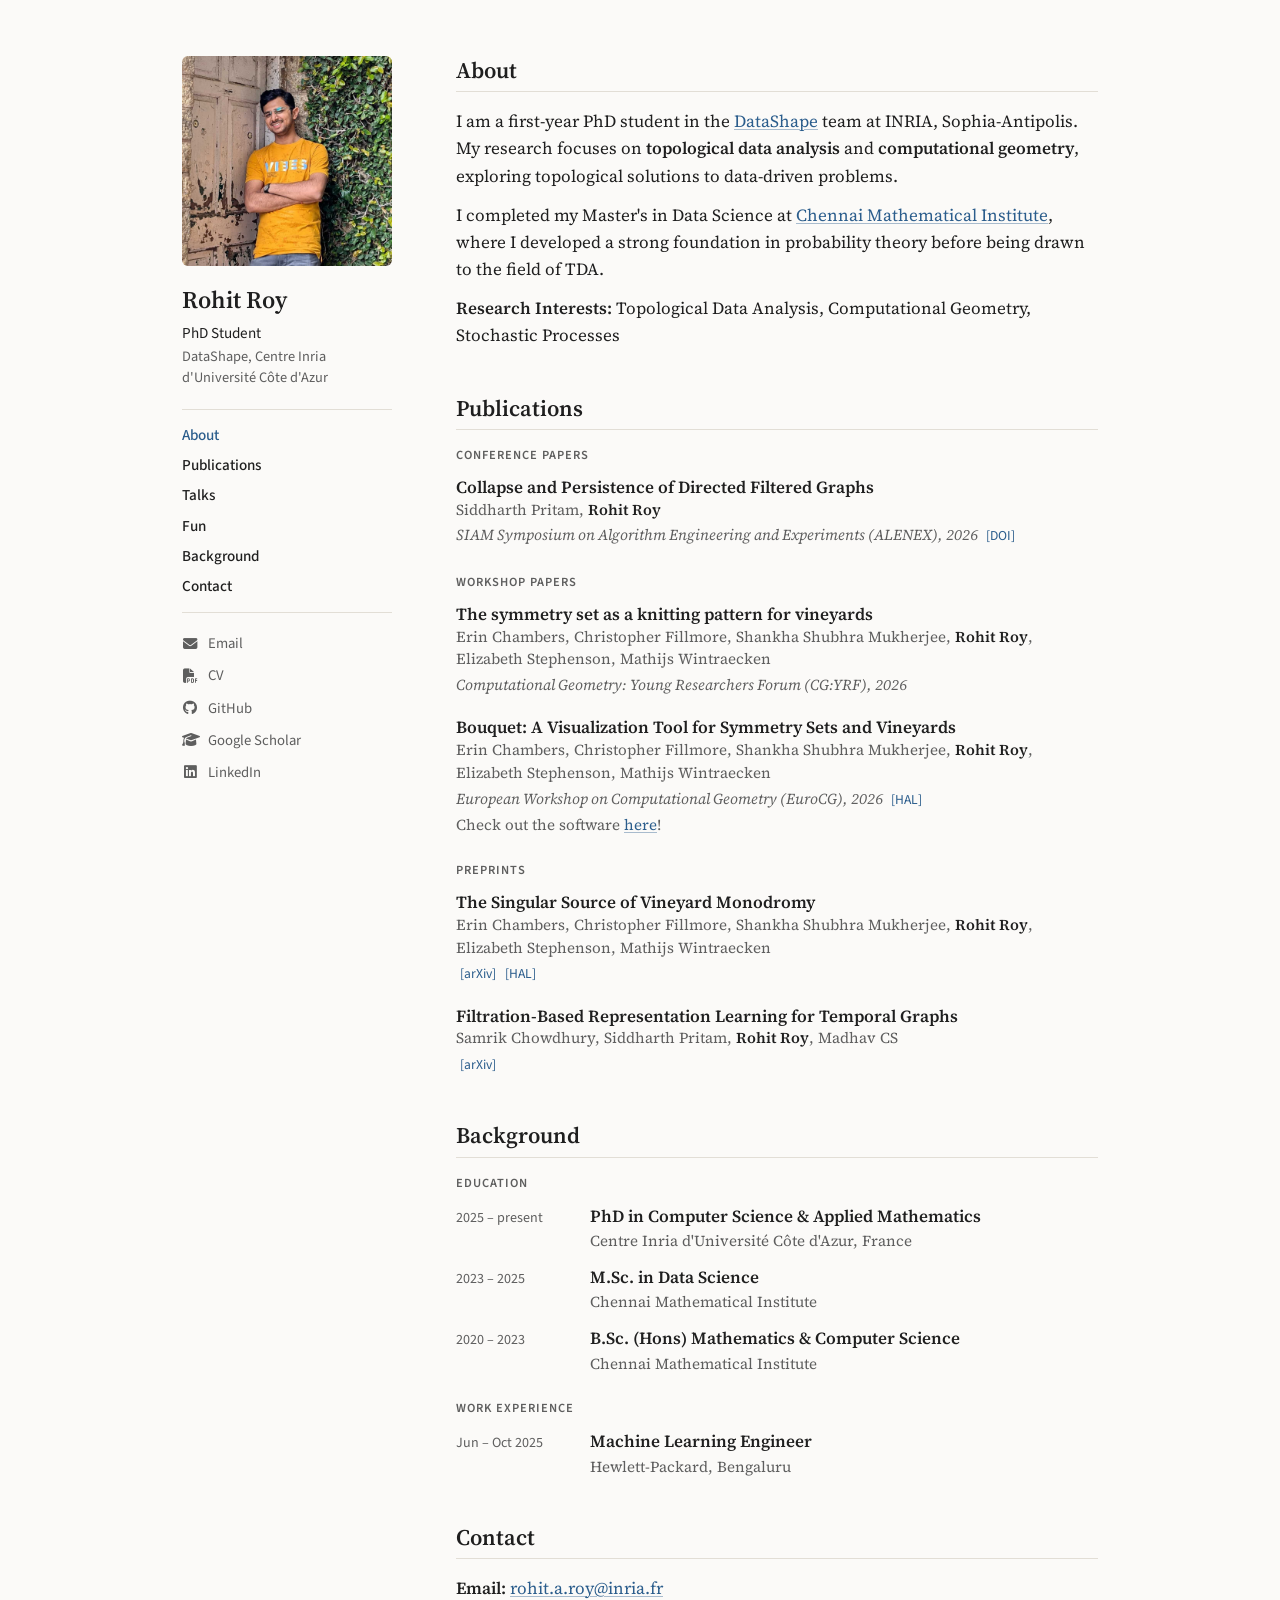
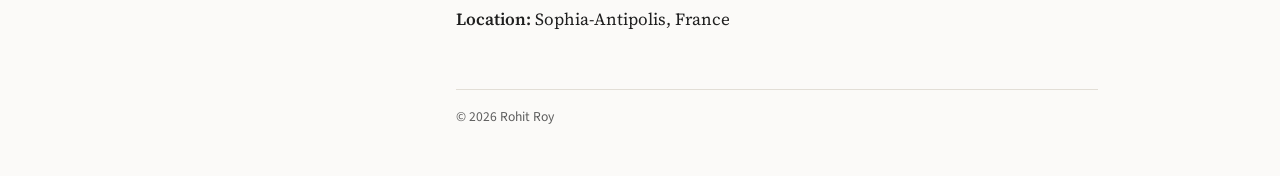
==== commit e61eb701: "venue modified" ====
--- a/index.html
+++ b/index.html
@@ -118,7 +118,7 @@
                             <a href="https://arxiv.org/abs/2607.01046" target="_blank">The Singular Source of Vineyard Monodromy</a>
                         </div>
                         <div class="pub-authors">Erin Chambers, Christopher Fillmore, Shankha Shubhra Mukherjee, <strong>Rohit Roy</strong>, Elizabeth Stephenson, Mathijs Wintraecken</div>
-                        <div class="pub-venue">European Workshop on Computational Geometry (EuroCG), 2026</div>
+                        <!-- <div class="pub-venue">European Workshop on Computational Geometry (EuroCG), 2026</div> -->
                         <div class="pub-links">
                             <a href="https://arxiv.org/abs/2607.01046" target="_blank">[arXiv]</a>
                             <a href="https://hal.science/hal-05674708v1" target="_blank">[HAL]</a>
@@ -130,7 +130,7 @@
                             <a href="https://arxiv.org/abs/2502.10076" target="_blank">Filtration-Based Representation Learning for Temporal Graphs</a>
                         </div>
                         <div class="pub-authors">Samrik Chowdhury, Siddharth Pritam, <strong>Rohit Roy</strong>, Madhav CS</div>
-                        <div class="pub-venue">Submitted</div>
+                        <!-- <div class="pub-venue">Submitted</div> -->
                         <div class="pub-links">
                             <a href="https://arxiv.org/abs/2502.10076" target="_blank">[arXiv]</a>
                         </div>
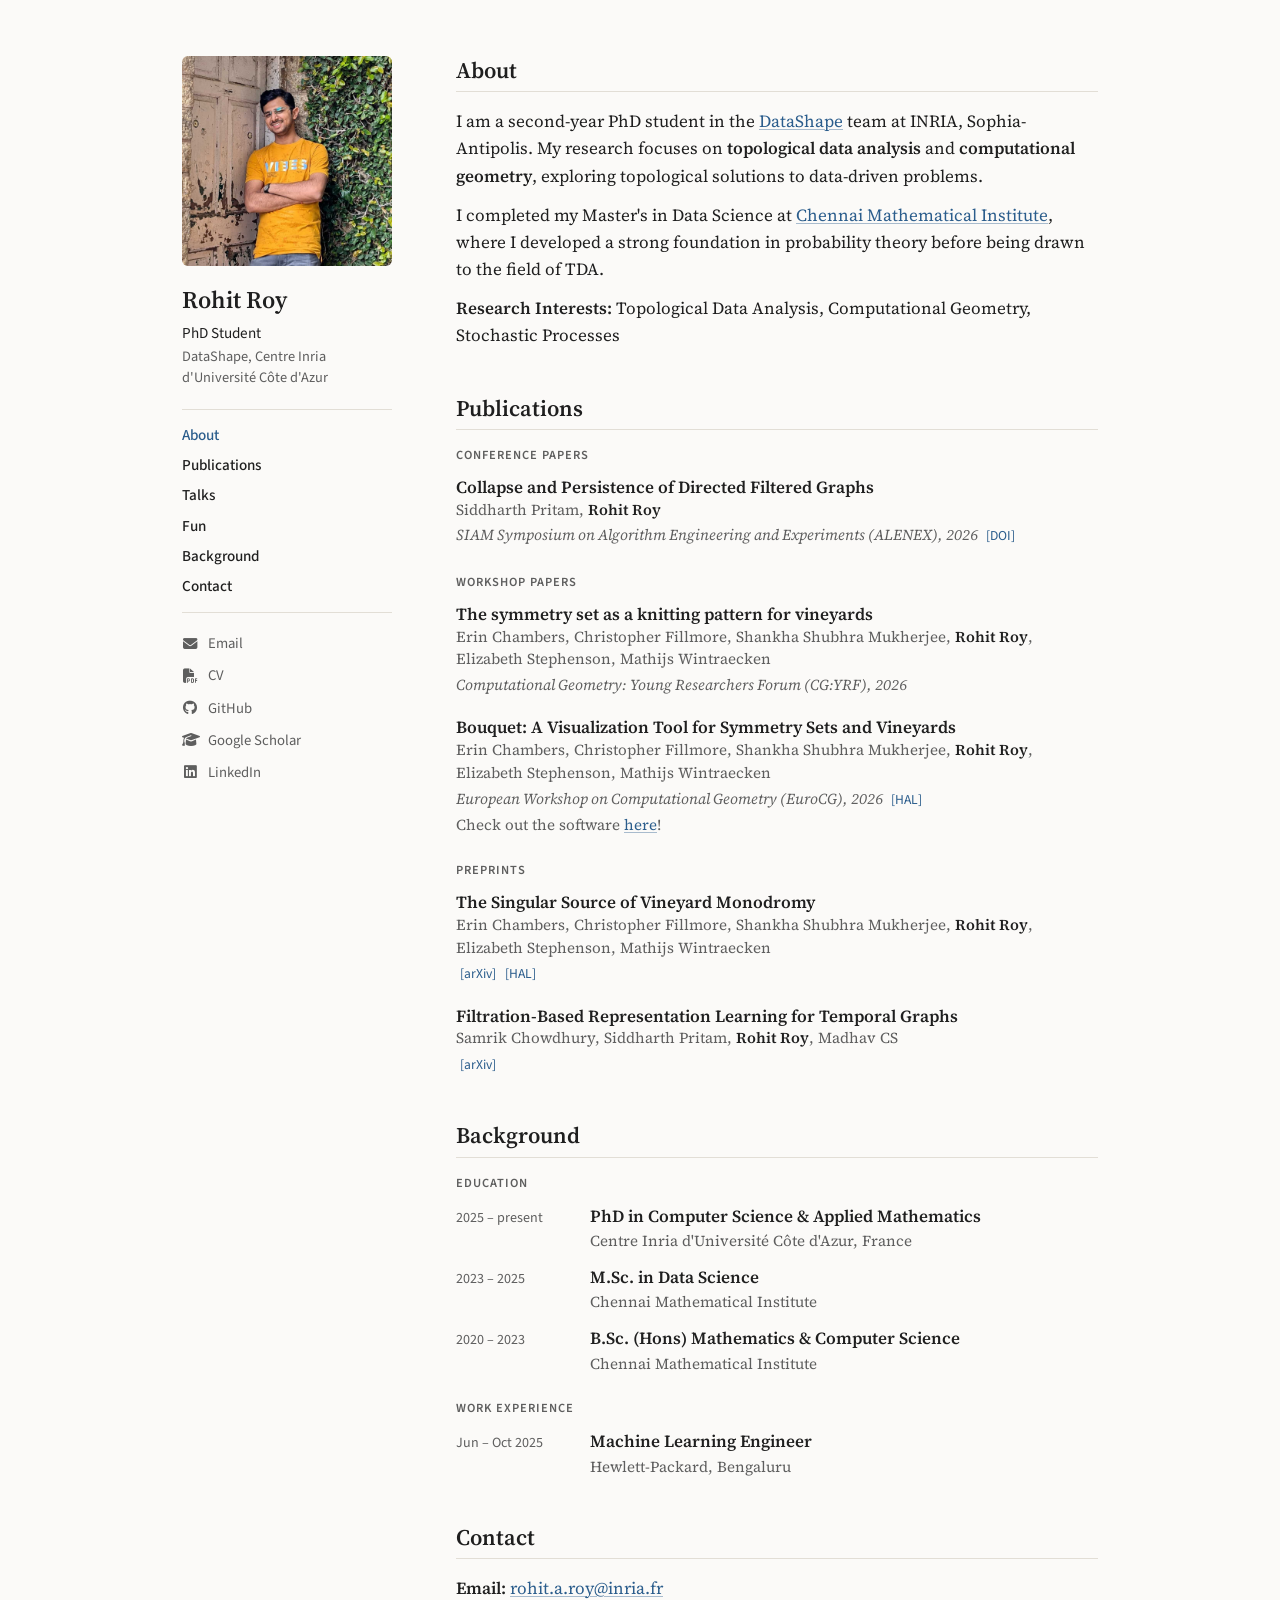
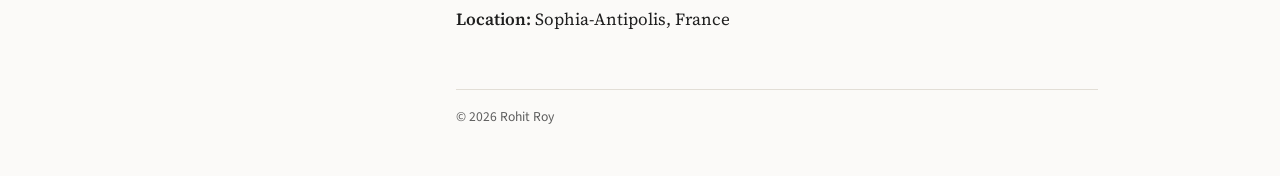
==== commit ff7b7b14: "update website" ====
--- a/index.html
+++ b/index.html
@@ -53,7 +53,7 @@
             <section id="about" class="about">
                 <h2>About</h2>
                 <p>
-                    I am a first-year PhD student in the <a href="https://team.inria.fr/datashape/">DataShape</a> team at INRIA, Sophia-Antipolis. My research focuses on <strong>topological data analysis</strong> and <strong>computational geometry</strong>, exploring topological solutions to data-driven problems.
+                    I am a second-year PhD student in the <a href="https://team.inria.fr/datashape/">DataShape</a> team at INRIA, Sophia-Antipolis. My research focuses on <strong>topological data analysis</strong> and <strong>computational geometry</strong>, exploring topological solutions to data-driven problems.
                 </p>
                 <p>
                     I completed my Master's in Data Science at <a href="https://www.cmi.ac.in/">Chennai Mathematical Institute</a>, where I developed a strong foundation in probability theory before being drawn to the field of TDA.
